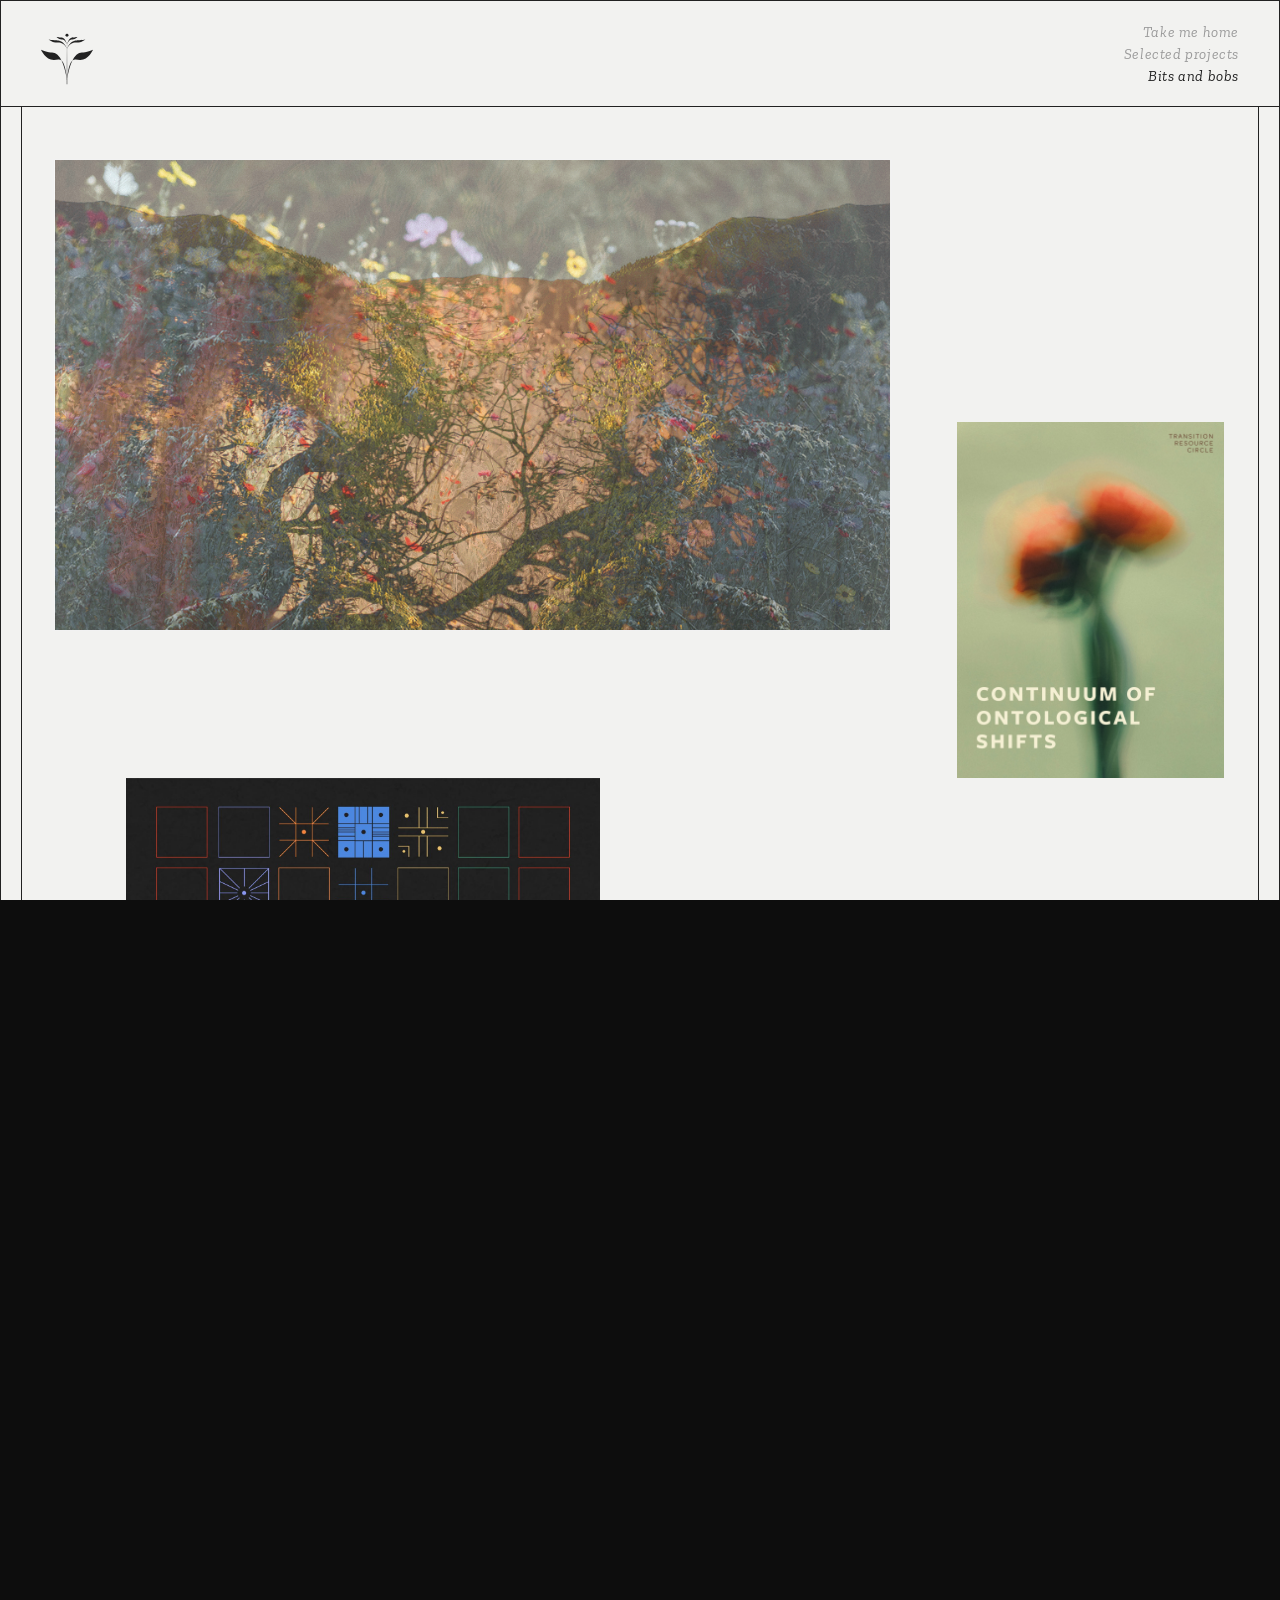
==== bits-and-bobs.html @ 8d345599 "Initial commit: Cara Eyre portfolio site Three-page site (Home, Selected Projects, Bits and Bobs) bu" ====
<!DOCTYPE html>
<html lang="en">
<head>
<meta charset="UTF-8">
<meta name="viewport" content="width=device-width, initial-scale=1.0">
<title>Bits and Bobs — Cara Eyre</title>
<meta name="description" content="Bits and bobs — a scrapbook of odds, ends and fragments by Cara Eyre.">
<link rel="stylesheet" href="css/base.css">
<link rel="stylesheet" href="css/bits.css">
</head>
<body>

<main class="bits-page">
  <div class="bits-frame">
  <div class="bits-page__header">
    <a href="index.html" class="bits-page__header-square" aria-label="Home"><svg viewBox="0 0 254.39 247.94" aria-hidden="true"><path d="M128.49,247.94h-2.58l1.02-194.61v-.26h.05c.14.56.22.87.22.87,0,0,.08-.31.22-.87h.04v.28l1.03,194.59Z"/><path d="M127.19,73.74s10.28-32.71,37.43-39.6c13.61-3.45,18.94.3,51.63-5.91,0,0-15.52,15.86-44.53,15.51-17.55-.21-30.57,5.62-44.53,30Z"/><path d="M127.19,73.74s-10.28-32.71-37.43-39.6c-13.61-3.45-18.94.3-51.63-5.91,0,0,15.52,15.86,44.53,15.51,17.55-.21,30.57,5.62,44.53,30Z"/><path d="M127.2,54.03c-.09-.23-.18-.45-.27-.68-8.02-20.35-15.55-25.24-25.66-25.06-16.89.3-25.93-13.31-25.93-13.31,19.03,5.33,22.14,2.1,30.07,5.07,14.04,5.25,20.45,28.16,21.67,33.15.14.62.12.83.12.83Z"/><path d="M127.2,54.03c.09-.23.18-.45.27-.68,8.02-20.35,15.55-25.24,25.66-25.06,16.89.3,25.93-13.31,25.93-13.31-19.03,5.33-22.14,2.1-30.07,5.07-14.04,5.25-20.45,28.16-21.67,33.15-.14.62-.12.83-.12.83Z"/><path d="M127.19,226.53s-14.69-106.16-53.46-128.5c-19.44-11.2-27.05.96-73.74-19.19,0,0,22.16,51.46,63.6,50.33,25.07-.68,51.51-24.36,63.6,97.36Z"/><path d="M127.19,226.53s14.69-106.16,53.46-128.5c19.44-11.2,27.05.96,73.74-19.19,0,0-22.16,51.46-63.6,50.33-25.07-.68-51.51-24.36-63.6,97.36Z"/><circle cx="127.19" cy="7.31" r="7.31"/></svg></a>
    <nav class="bits-page__header-nav" aria-label="Primary">
      <a href="index.html">Take me home</a>
      <a href="projects.html">Selected projects</a>
      <a href="bits-and-bobs.html" class="is-current">Bits and bobs</a>
    </nav>
  </div>

  <div class="bits-canvas">
    <div class="bits-canvas__light-box" aria-hidden="true"></div>
    <div class="bits-canvas__dark-rect" aria-hidden="true"></div>

  <div class="bits-item bits-item--bordered" style="--x:3.99%;--y:0.4124%;--w:65.76%;--h:3.7196%"><img src="assets/images/TRC_Overlays_1.png" alt="Transition Resource Circle overlay" loading="lazy"></div>

  <div class="bits-item" style="--x:9.792%;--y:5.2866%;--w:37.083%;--h:5.2794%"><img src="assets/images/SDI_6.jpg" alt="SDI" loading="lazy"></div>
  <div class="bits-item" style="--x:60.347%;--y:8.933%;--w:36.458%;--h:2.5938%"><img src="assets/images/SDI_5.jpg" alt="SDI" loading="lazy"></div>
  <div class="bits-item" style="--x:40.486%;--y:12.0897%;--w:25.903%;--h:3.2588%"><img src="assets/images/ER_Climate Philanthropy - 1.png" alt="ER Climate Philanthropy" loading="lazy"></div>
  <div class="bits-item" style="--x:74.792%;--y:2.4753%;--w:20.903%;--h:2.8113%"><img src="assets/images/COOS_1.jpg" alt="COOS" loading="lazy"></div>
  <div class="bits-item" style="--x:60.347%;--y:6.2443%;--w:17.153%;--h:2.1113%"><img src="assets/images/TRC_Overlays_2.png" alt="TRC Overlays" loading="lazy"></div>
  <div class="bits-item" style="--x:53.958%;--y:16.166%;--w:41.736%;--h:5.6082%"><img src="assets/images/Q_3 - 1.jpg" alt="Q project" loading="lazy"></div>
  <div class="bits-item" style="--x:8.903%;--y:11.9588%;--w:14%;--h:2.0309%"><img src="assets/images/CHL_CP_1.jpg" alt="Culture Hack Labs" loading="lazy"></div>
  <div class="bits-item" style="--x:4.375%;--y:15.6278%;--w:13.542%;--h:1.8175%"><img src="assets/images/P_1 - 1.jpg" alt="P project" loading="lazy"></div>
  <div class="bits-item" style="--x:26.806%;--y:18.0536%;--w:13.681%;--h:1.832%"><img src="assets/images/COOS_3.jpg" alt="COOS" loading="lazy"></div>
  <div class="bits-item bits-item--crop-tr" style="--x:4.375%;--y:40.8247%;--w:91.32%;--h:5.1649%"><img src="assets/images/TRC_Overlays_5.jpg" alt="Butterfly wings overlay" loading="lazy"></div>

  <div class="bits-item" style="--x:70.903%;--y:36.8546%;--w:23.333%;--h:3.1258%"><img src="assets/images/WATP_1.jpg" alt="WATP" loading="lazy"></div>
  <div class="bits-item" style="--x:16.111%;--y:35.8763%;--w:35.139%;--h:2.8113%"><img src="assets/images/CIVICUS_FPA_2.png" alt="CIVICUS" loading="lazy"></div>
  <div class="bits-item" style="--x:11.181%;--y:22.2979%;--w:25.069%;--h:3.566%"><img src="assets/images/Free Palestine.png" alt="Free Palestine" loading="lazy"></div>
  <div class="bits-item" style="--x:69.028%;--y:33.3175%;--w:25.208%;--h:1.7969%"><img src="assets/images/PCI_Infographic.jpg" alt="PCI infographic" loading="lazy"></div>
  <div class="bits-item" style="--x:54.861%;--y:24.1165%;--w:28.333%;--h:3.4887%"><img src="assets/images/dsArtboard 3 copy 2@2x.png" alt="Artboard design" loading="lazy"></div>
  <div class="bits-item" style="--x:8.947%;--y:29.1979%;--w:37.856%;--h:5.7155%"><img src="assets/images/Grassroots.jpg" alt="Grassroots Economics" loading="lazy"></div>
  <div class="bits-item bits-item--bordered bits-item--rotate" style="--x:12.639%;--y:72.2691%;--w:22.014%;--h:3.2515%">
    <div class="bits-item__inner" style="--iw:146.688%;--ih:68.172%;--rot:90deg"><img src="assets/images/OCTOPI_1.jpg" alt="OCTOPI" loading="lazy"></div>
  </div>
  <div class="bits-item bits-item--bordered" style="--x:59.028%;--y:68.4794%;--w:36.667%;--h:4.5103%"><img src="assets/images/B_1.jpg" alt="Post Capitalist Philanthropy" loading="lazy"></div>
  <div class="bits-item bits-item--bordered" style="--x:12.639%;--y:51.8732%;--w:42.431%;--h:2.3289%"><img src="assets/images/CHL_Infographics_2.jpg" alt="Culture Hack Labs infographic" loading="lazy"></div>
  <div class="bits-item bits-item--bordered" style="--x:65.069%;--y:50.867%;--w:31.111%;--h:2.2144%"><img src="assets/images/SDI_3.jpg" alt="SDI" loading="lazy"></div>
  <div class="bits-item bits-item--bordered" style="--x:10.556%;--y:60.6763%;--w:32.639%;--h:2.6082%"><img src="assets/images/CIVICUS_1.jpg" alt="CIVICUS" loading="lazy"></div>
  <div class="bits-item bits-item--bordered" style="--x:59.028%;--y:61.6691%;--w:20.069%;--h:2.8526%"><img src="assets/images/Makers Valley_2.png" alt="Circular Neighbourhoods" loading="lazy"></div>
  <div class="bits-item bits-item--bordered" style="--x:12.639%;--y:54.9351%;--w:42.361%;--h:2.3773%"><img src="assets/images/Arkology_1.jpg" alt="Arkology" loading="lazy"></div>
  <div class="bits-item bits-item--bordered" style="--x:4.375%;--y:79.2608%;--w:33.125%;--h:4.6845%"><img src="assets/images/TRC_Five-Elements-Mandala.jpg" alt="TRC" loading="lazy"></div>
  <div class="bits-item bits-item--bordered" style="--x:4.375%;--y:95.5464%;--w:62.292%;--h:3.832%"><img src="assets/images/TRC_Overlays_10.jpg" alt="TRC Overlays" loading="lazy"></div>
  <div class="bits-item bits-item--bordered" style="--x:68.889%;--y:95.5464%;--w:26.806%;--h:3.8526%"><img src="assets/images/TRC_Overlays_4.jpg" alt="TRC Overlays" loading="lazy"></div>
  <div class="bits-item bits-item--bordered" style="--x:79.514%;--y:58.0464%;--w:16.25%;--h:2%"><img src="assets/images/LWIPT_1.jpg" alt="LWIPT" loading="lazy"></div>
  <div class="bits-item bits-item--bordered" style="--x:62.917%;--y:58.0464%;--w:16.181%;--h:2%"><img src="assets/images/LWIPT_2.jpg" alt="LWIPT" loading="lazy"></div>
  <div class="bits-item bits-item--bordered" style="--x:46.25%;--y:58.0464%;--w:16.25%;--h:2%"><img src="assets/images/LWIPT_3.jpg" alt="LWIPT" loading="lazy"></div>
  <div class="bits-item bits-item--bordered" style="--x:4.375%;--y:65.4309%;--w:38.816%;--h:4.6144%"><img src="assets/images/TRC_Onto-shift.jpg" alt="TRC Onto-shift" loading="lazy"></div>
  <div class="bits-item bits-item--bordered" style="--x:67.708%;--y:77.2402%;--w:27.986%;--h:3.7546%"><img src="assets/images/Q_2 - 1.jpg" alt="Q project" loading="lazy"></div>
  <div class="bits-item bits-item--bordered" style="--x:4.375%;--y:76.2897%;--w:15.903%;--h:2.0072%"><img src="assets/images/ER_Climate Philanthropy - 2.png" alt="ER Climate Philanthropy" loading="lazy"></div>
  <div class="bits-item bits-item--bordered" style="--x:28.958%;--y:84.7433%;--w:39.444%;--h:5.6144%"><img src="assets/images/Makers Valley_1.png" alt="Circular Neighbourhoods" loading="lazy"></div>
  <div class="bits-item bits-item--bordered" style="--x:40.069%;--y:70.9825%;--w:14.931%;--h:2.0072%"><img src="assets/images/S_1 - 1.jpg" alt="S project" loading="lazy"></div>
  <div class="bits-item bits-item--bordered" style="--x:6.069%;--y:91.2804%;--w:22.792%;--h:1.6155%"><img src="assets/images/CHL_S_2.jpg" alt="Culture Hack Labs" loading="lazy"></div>
  <div class="bits-item bits-item--bordered" style="--x:58.523%;--y:91.8052%;--w:19.69%;--h:2.8041%"><img src="assets/images/SDI_2.png" alt="SDI" loading="lazy"></div>
  <div class="bits-item bits-item--bordered" style="--x:55.0%;--y:81.9216%;--w:26.875%;--h:1.9155%"><img src="assets/images/SDI_1.jpg" alt="SDI" loading="lazy"></div>
  <div class="bits-item bits-item--bordered" style="--x:68.542%;--y:65.4309%;--w:17.569%;--h:2.3629%"><img src="assets/images/COOS_7.jpg" alt="COOS" loading="lazy"></div>
  <div class="bits-item bits-item--bordered" style="--x:78.264%;--y:86.3021%;--w:17.361%;--h:2.4959%"><img src="assets/images/TRC_Overlays_3.jpg" alt="TRC Overlays" loading="lazy"></div>
  <div class="bits-item bits-item--bordered" style="--x:53%;--y:30.5%;--w:18%;--h:2.4165%"><video src="assets/video/Abundance.mov" autoplay muted loop playsinline></video></div>
  <div class="bits-item bits-item--bordered" style="--x:67.361%;--y:74.2825%;--w:28.333%;--h:2.0072%"><img src="assets/images/CHL_S_1.jpg" alt="Culture Hack Labs" loading="lazy"></div>
  <div class="bits-item bits-item--bordered" style="--x:4.375%;--y:48.034%;--w:21.6%;--h:2.9%"><video src="assets/video/Spiral logic.mov" autoplay muted loop playsinline></video></div>
  <div class="bits-item bits-item--bordered" style="--x:36%;--y:47.5237%;--w:24%;--h:2.4165%"><img src="assets/images/Ghetto Logo & Items-28.png" alt="Ghetto Logo & Items" loading="lazy"></div>
  <div class="bits-item bits-item--bordered" style="--x:4.375%;--y:85.1%;--w:16.528%;--h:1.6639%"><img src="assets/images/OCTOPI_profile.png" alt="OCTOPI profile" loading="lazy"></div>
  <div class="bits-item bits-item--bordered bits-item--rotate" style="--x:30.833%;--y:76.2897%;--w:28.472%;--h:2.0072%">
    <div class="bits-item__inner" style="--iw:70.0%;--ih:142.857%;--rot:-90deg"><img src="assets/images/TRC_Overlays_6.jpg" alt="TRC Overlays" loading="lazy"></div>
  </div>
  </div>
  <div class="bits-page__footer">
    <button class="bits-page__top-btn" type="button" aria-label="Back to top" data-scroll-top>
      <svg viewBox="0 0 14 8" fill="none"><path d="M1 7L7 1L13 7" stroke="currentColor"/></svg>
    </button>
  </div>
  </div>
</main>

<script src="js/bits.js"></script>
</body>
</html>
---- css/base.css ----
@import url('https://fonts.googleapis.com/css2?family=Taviraj:ital,wght@0,300;0,400;0,500;1,300;1,400&family=Zilla+Slab:ital,wght@0,300;0,400;0,500;1,300;1,400;1,500&display=swap');

:root {
  --color-bg: #0D0D0D;
  --color-orange: #FF9F5E;
  --color-outline-black: #222222;
  --color-outline-white: #F2F2F2;
  --color-grey: #9B9B9B;
  --color-text-dim: #DBDBDB;
  --font-display: 'Taviraj', serif;
  --font-body: 'Zilla Slab', serif;
}

* {
  box-sizing: border-box;
  -webkit-tap-highlight-color: transparent;
}

html, body {
  margin: 0;
  padding: 0;
  height: 100%;
  background: var(--color-bg);
  color: var(--color-outline-white);
  font-family: var(--font-body);
  -webkit-font-smoothing: antialiased;
  overflow-x: hidden;
}

a,
button,
[role="button"],
.clickable {
  color: inherit;
  text-decoration: none;
  border-bottom: 0.5px solid var(--color-orange);
  transition: color 0.2s ease;
  outline: none;
  -webkit-tap-highlight-color: transparent;
}

a:focus,
button:focus,
[role="button"]:focus,
.clickable:focus {
  outline: none;
}

a:hover,
a:focus-visible,
button:hover,
button:focus-visible,
[role="button"]:hover,
[role="button"]:focus-visible,
.clickable:hover,
.clickable:focus-visible {
  color: var(--color-orange);
}

img, video {
  max-width: 100%;
  display: block;
}

::selection {
  background: var(--color-orange);
  color: var(--color-bg);
}
---- css/bits.css ----
.bits-page {
  padding: 0;
  background: #f2f2f0;
  color: #222;
}

.bits-frame {
  width: 100%;
  border: 0.5px solid #222;
}

/* header: square + nav live inside the frame, flush to its edges — same treatment as
   the Home and Selected projects headers, just in the light colourway this page uses */
.bits-page__header {
  position: relative;
  min-height: 84px;
  border-bottom: 0.5px solid #222;
  padding: 0 20px;
}

@media (min-width: 700px) {
  .bits-page__header {
    min-height: 106px;
    padding: 0 40px;
  }
}

.bits-page__header-square {
  position: absolute;
  left: 20px;
  top: 21px;
  width: 52px;
  height: 52px;
  color: #222;
  display: block;
  border-bottom: 0;
}

.bits-page__header-square svg {
  width: 100%;
  height: 100%;
  fill: currentColor;
  display: block;
}

.bits-page__header-square:hover,
.bits-page__header-square:focus-visible {
  border-bottom: 0;
}

@media (min-width: 700px) {
  .bits-page__header-square {
    left: 40px;
    top: 32px;
  }
}

.bits-page__header-nav {
  position: absolute;
  right: 20px;
  top: 50%;
  transform: translateY(-50%);
  display: flex;
  flex-direction: column;
  align-items: flex-end;
  gap: 3px;
}

@media (min-width: 700px) {
  .bits-page__header-nav {
    right: 40px;
  }
}

.bits-page__header-nav a {
  font-family: var(--font-body);
  font-style: italic;
  font-size: 15px;
  letter-spacing: 0.04em;
  color: #9b9b9b;
  border-bottom-color: transparent;
}

.bits-page__header-nav a.is-current { color: #222; }

.bits-page__header-nav a:hover,
.bits-page__header-nav a:focus-visible { color: #9b9b9b; border-bottom-color: var(--color-orange); }

.bits-page__header-nav a.is-current:hover,
.bits-page__header-nav a.is-current:focus-visible { color: #222; }

/* collage canvas: fixed aspect ratio (1440 x 14744), scales fluidly with viewport width */

.bits-canvas {
  position: relative;
  width: 100%;
  aspect-ratio: 1440 / 14301.68;
  background: #f2f2f0;
  overflow: hidden;
}

/* top border is dropped — the header's own border-bottom already draws that line, so an
   equal border-top here would double it up right underneath */
.bits-canvas__light-box {
  position: absolute;
  left: 1.528%;
  top: 0;
  width: 96.944%;
  height: 40.309%;
  border: 0.5px solid #222;
  border-top: none;
}

.bits-canvas__dark-rect {
  position: absolute;
  left: 0;
  top: 40.309%;
  width: 100%;
  height: 59.691%;
  background: #0d0d0d;
}

/* inset white border, drawn separately from the full-bleed black fill above so it
   mirrors the light-box's inset dark border at the same 1.528%/96.944% offsets */
.bits-canvas__dark-rect::after {
  content: '';
  position: absolute;
  left: 1.528%;
  top: 0;
  width: 96.944%;
  height: 100%;
  border: 0.5px solid #f2f2f2;
  pointer-events: none;
}

.bits-item {
  position: absolute;
  left: var(--x);
  top: var(--y);
  width: var(--w);
  height: var(--h);
  opacity: 0;
  transform: scale(0.97);
  transition: opacity 0.6s ease, transform 0.6s ease;
}

.bits-item.is-visible {
  opacity: 1;
  transform: scale(1);
}

.bits-item img,
.bits-item video {
  width: 100%;
  height: 100%;
  object-fit: contain;
  display: block;
}

.bits-item--bordered img,
.bits-item--bordered video { border: 1px solid #f2f2f2; }

/* crops out a defect baked into the source image (a compositing seam) by zooming the
   photo in slightly and clipping the overflow; border stays on the outer box so it
   doesn't get scaled or clipped along with the image */
.bits-item--crop-tr {
  overflow: hidden;
  border: 1px solid #f2f2f2;
}

.bits-item--crop-tr img {
  border: none;
  transform: scale(1.06) translateY(2%);
}

.bits-item--rotate {
  display: flex;
  align-items: center;
  justify-content: center;
}

.bits-item__inner {
  position: relative;
  flex: none;
  width: var(--iw);
  height: var(--ih);
  transform: rotate(var(--rot));
}

.bits-item__inner img {
  width: 100%;
  height: 100%;
  object-fit: cover;
  display: block;
  border: 1px solid #f2f2f2;
}

/* back-to-top: sits in normal flow at the bottom of the frame, not fixed over the
   collage — so it only appears once the visitor actually reaches the end */
.bits-page__footer {
  display: flex;
  justify-content: flex-end;
  padding: 20px;
  background: #0d0d0d;
  border-top: 0.5px solid #f2f2f2;
}

.bits-page__top-btn {
  position: relative;
  width: 40px;
  height: 40px;
  display: flex;
  align-items: center;
  justify-content: center;
  background: none;
  border: none;
  border-bottom: 0;
  padding: 0;
  margin: 0;
  cursor: pointer;
  color: #f2f2f2;
  opacity: 0.75;
  transition: opacity 0.2s ease, color 0.2s ease;
}

.bits-page__top-btn:hover,
.bits-page__top-btn:focus-visible {
  opacity: 1;
  color: var(--color-orange);
}

.bits-page__top-btn svg {
  display: block;
  width: 14px;
  height: 8px;
}
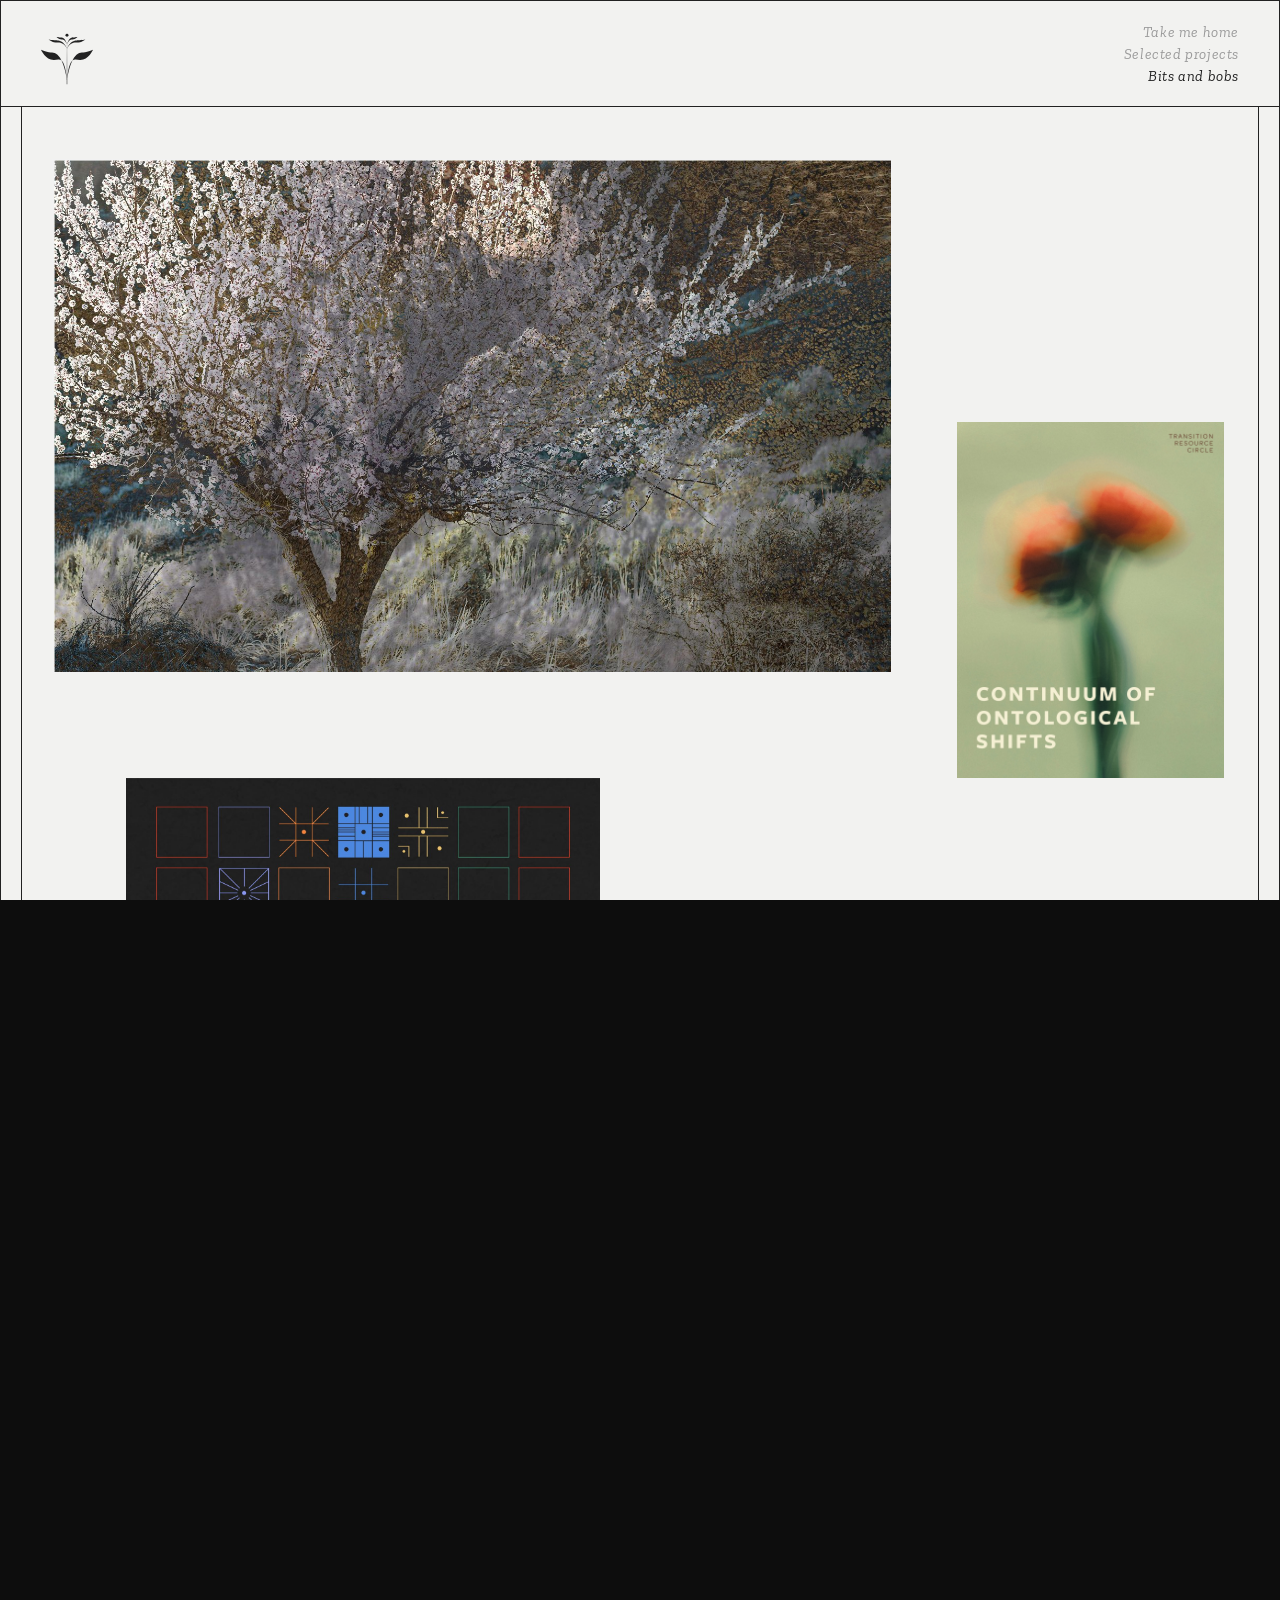
==== commit 9632f0b8: "Add TRC webinar/PCP/Arkology video slides, client links, lightbox, and mobile fixes Restores content" ====
--- a/bits-and-bobs.html
+++ b/bits-and-bobs.html
@@ -5,8 +5,10 @@
 <meta name="viewport" content="width=device-width, initial-scale=1.0">
 <title>Bits and Bobs — Cara Eyre</title>
 <meta name="description" content="Bits and bobs — a scrapbook of odds, ends and fragments by Cara Eyre.">
+<link rel="icon" type="image/svg+xml" href="assets/icons/favicon.svg">
 <link rel="stylesheet" href="css/base.css">
 <link rel="stylesheet" href="css/bits.css">
+<link rel="stylesheet" href="css/lightbox.css">
 </head>
 <body>
 
@@ -21,60 +23,65 @@
     </nav>
   </div>
 
-  <div class="bits-canvas">
+  <div class="bits-canvas" data-lightbox>
     <div class="bits-canvas__light-box" aria-hidden="true"></div>
     <div class="bits-canvas__dark-rect" aria-hidden="true"></div>
 
-  <div class="bits-item bits-item--bordered" style="--x:3.99%;--y:0.4124%;--w:65.76%;--h:3.7196%"><img src="assets/images/TRC_Overlays_1.png" alt="Transition Resource Circle overlay" loading="lazy"></div>
+  <div class="bits-item bits-item--bordered" style="--x:3.99%;--y:0.3842%;--w:65.76%;--h:3.7704%"><img src="assets/images/TRC_Overlays_10.jpg" alt="Transition Resource Circle overlay" loading="lazy"></div>
 
-  <div class="bits-item" style="--x:9.792%;--y:5.2866%;--w:37.083%;--h:5.2794%"><img src="assets/images/SDI_6.jpg" alt="SDI" loading="lazy"></div>
-  <div class="bits-item" style="--x:60.347%;--y:8.933%;--w:36.458%;--h:2.5938%"><img src="assets/images/SDI_5.jpg" alt="SDI" loading="lazy"></div>
-  <div class="bits-item" style="--x:40.486%;--y:12.0897%;--w:25.903%;--h:3.2588%"><img src="assets/images/ER_Climate Philanthropy - 1.png" alt="ER Climate Philanthropy" loading="lazy"></div>
-  <div class="bits-item" style="--x:74.792%;--y:2.4753%;--w:20.903%;--h:2.8113%"><img src="assets/images/COOS_1.jpg" alt="COOS" loading="lazy"></div>
-  <div class="bits-item" style="--x:60.347%;--y:6.2443%;--w:17.153%;--h:2.1113%"><img src="assets/images/TRC_Overlays_2.png" alt="TRC Overlays" loading="lazy"></div>
-  <div class="bits-item" style="--x:53.958%;--y:16.166%;--w:41.736%;--h:5.6082%"><img src="assets/images/Q_3 - 1.jpg" alt="Q project" loading="lazy"></div>
-  <div class="bits-item" style="--x:8.903%;--y:11.9588%;--w:14%;--h:2.0309%"><img src="assets/images/CHL_CP_1.jpg" alt="Culture Hack Labs" loading="lazy"></div>
-  <div class="bits-item" style="--x:4.375%;--y:15.6278%;--w:13.542%;--h:1.8175%"><img src="assets/images/P_1 - 1.jpg" alt="P project" loading="lazy"></div>
-  <div class="bits-item" style="--x:26.806%;--y:18.0536%;--w:13.681%;--h:1.832%"><img src="assets/images/COOS_3.jpg" alt="COOS" loading="lazy"></div>
-  <div class="bits-item bits-item--crop-tr" style="--x:4.375%;--y:40.8247%;--w:91.32%;--h:5.1649%"><img src="assets/images/TRC_Overlays_5.jpg" alt="Butterfly wings overlay" loading="lazy"></div>
+  <div class="bits-item" style="--x:9.792%;--y:4.9250%;--w:37.083%;--h:4.9183%"><img src="assets/images/SDI_6.jpg" alt="SDI" loading="lazy"></div>
+  <div class="bits-item" style="--x:60.347%;--y:8.3220%;--w:36.458%;--h:2.4164%"><img src="assets/images/SDI_5.jpg" alt="SDI" loading="lazy"></div>
+  <div class="bits-item" style="--x:40.486%;--y:11.2628%;--w:25.903%;--h:3.0359%"><img src="assets/images/ER_Climate Philanthropy - 1.png" alt="ER Climate Philanthropy" loading="lazy"></div>
+  <div class="bits-item" style="--x:74.792%;--y:2.3060%;--w:20.903%;--h:2.6190%"><img src="assets/images/COOS_1.jpg" alt="COOS" loading="lazy"></div>
+  <div class="bits-item" style="--x:60.347%;--y:5.8172%;--w:17.153%;--h:1.9669%"><img src="assets/images/TRC_Overlays_2.png" alt="TRC Overlays" loading="lazy"></div>
+  <div class="bits-item" style="--x:53.958%;--y:15.0603%;--w:41.736%;--h:5.2246%"><img src="assets/images/Q_3 - 1.jpg" alt="Q project" loading="lazy"></div>
+  <div class="bits-item" style="--x:8.903%;--y:11.1409%;--w:21%;--h:2.838%"><img src="assets/images/CHL_CP_1.jpg" alt="Culture Hack Labs" loading="lazy"></div>
+  <div class="bits-item" style="--x:4.375%;--y:14.5589%;--w:13.542%;--h:1.6932%"><img src="assets/images/P_1 - 1.jpg" alt="P project" loading="lazy"></div>
+  <div class="bits-item" style="--x:26.806%;--y:16.8188%;--w:13.681%;--h:1.7067%"><img src="assets/images/COOS_3.jpg" alt="COOS" loading="lazy"></div>
 
-  <div class="bits-item" style="--x:70.903%;--y:36.8546%;--w:23.333%;--h:3.1258%"><img src="assets/images/WATP_1.jpg" alt="WATP" loading="lazy"></div>
-  <div class="bits-item" style="--x:16.111%;--y:35.8763%;--w:35.139%;--h:2.8113%"><img src="assets/images/CIVICUS_FPA_2.png" alt="CIVICUS" loading="lazy"></div>
-  <div class="bits-item" style="--x:11.181%;--y:22.2979%;--w:25.069%;--h:3.566%"><img src="assets/images/Free Palestine.png" alt="Free Palestine" loading="lazy"></div>
-  <div class="bits-item" style="--x:69.028%;--y:33.3175%;--w:25.208%;--h:1.7969%"><img src="assets/images/PCI_Infographic.jpg" alt="PCI infographic" loading="lazy"></div>
-  <div class="bits-item" style="--x:54.861%;--y:24.1165%;--w:28.333%;--h:3.4887%"><img src="assets/images/dsArtboard 3 copy 2@2x.png" alt="Artboard design" loading="lazy"></div>
-  <div class="bits-item" style="--x:8.947%;--y:29.1979%;--w:37.856%;--h:5.7155%"><img src="assets/images/Grassroots.jpg" alt="Grassroots Economics" loading="lazy"></div>
-  <div class="bits-item bits-item--bordered bits-item--rotate" style="--x:12.639%;--y:72.2691%;--w:22.014%;--h:3.2515%">
+  <div class="bits-item bits-item--bordered" style="--x:4.375%;--y:37.9428%;--w:40%;--h:2.0896%"><img src="assets/images/OCTOPI_2.jpg" alt="OCTOPI" loading="lazy"></div>
+  <div class="bits-item bits-item--bordered" style="--x:25.7639%;--y:41.1412%;--w:23.8889%;--h:2.7359%"><img src="assets/images/TRC_Overlays_7.jpg" alt="Transition Resource Circle overlay" loading="lazy"></div>
+  <div class="bits-item bits-item--bordered" style="--x:70%;--y:39.5%;--w:21.875%;--h:2.7359%"><video src="assets/video/Mandala.mp4" autoplay muted loop playsinline preload="auto" webkit-playsinline="true"></video></div>
+
+  <div class="bits-item bits-item--crop-tr" style="--x:4.375%;--y:44.8721%;--w:91.32%;--h:4.8116%"><img src="assets/images/TRC_Overlays_5.jpg" alt="Butterfly wings overlay" loading="lazy"></div>
+
+  <div class="bits-item" style="--x:70.903%;--y:34.3339%;--w:23.333%;--h:2.9120%"><img src="assets/images/WATP_1.jpg" alt="WATP" loading="lazy"></div>
+  <div class="bits-item" style="--x:16.111%;--y:33.4225%;--w:35.139%;--h:2.6190%"><img src="assets/images/CIVICUS_FPA_2.png" alt="CIVICUS" loading="lazy"></div>
+  <div class="bits-item" style="--x:11.181%;--y:20.7728%;--w:25.069%;--h:3.3221%"><img src="assets/images/Free Palestine.png" alt="Free Palestine" loading="lazy"></div>
+  <div class="bits-item" style="--x:69.028%;--y:31.0387%;--w:25.208%;--h:1.6740%"><img src="assets/images/PCI_Infographic.jpg" alt="PCI infographic" loading="lazy"></div>
+  <div class="bits-item" style="--x:54.861%;--y:22.4670%;--w:28.333%;--h:3.2501%"><img src="assets/images/dsArtboard 3 copy 2@2x.png" alt="Artboard design" loading="lazy"></div>
+  <div class="bits-item" style="--x:8.947%;--y:27.2009%;--w:37.856%;--h:5.3246%"><img src="assets/images/Grassroots.jpg" alt="Grassroots Economics" loading="lazy"></div>
+  <div class="bits-item bits-item--bordered bits-item--rotate" style="--x:12.639%;--y:74.1658%;--w:22.014%;--h:3.0291%">
     <div class="bits-item__inner" style="--iw:146.688%;--ih:68.172%;--rot:90deg"><img src="assets/images/OCTOPI_1.jpg" alt="OCTOPI" loading="lazy"></div>
   </div>
-  <div class="bits-item bits-item--bordered" style="--x:59.028%;--y:68.4794%;--w:36.667%;--h:4.5103%"><img src="assets/images/B_1.jpg" alt="Post Capitalist Philanthropy" loading="lazy"></div>
-  <div class="bits-item bits-item--bordered" style="--x:12.639%;--y:51.8732%;--w:42.431%;--h:2.3289%"><img src="assets/images/CHL_Infographics_2.jpg" alt="Culture Hack Labs infographic" loading="lazy"></div>
-  <div class="bits-item bits-item--bordered" style="--x:65.069%;--y:50.867%;--w:31.111%;--h:2.2144%"><img src="assets/images/SDI_3.jpg" alt="SDI" loading="lazy"></div>
-  <div class="bits-item bits-item--bordered" style="--x:10.556%;--y:60.6763%;--w:32.639%;--h:2.6082%"><img src="assets/images/CIVICUS_1.jpg" alt="CIVICUS" loading="lazy"></div>
-  <div class="bits-item bits-item--bordered" style="--x:59.028%;--y:61.6691%;--w:20.069%;--h:2.8526%"><img src="assets/images/Makers Valley_2.png" alt="Circular Neighbourhoods" loading="lazy"></div>
-  <div class="bits-item bits-item--bordered" style="--x:12.639%;--y:54.9351%;--w:42.361%;--h:2.3773%"><img src="assets/images/Arkology_1.jpg" alt="Arkology" loading="lazy"></div>
-  <div class="bits-item bits-item--bordered" style="--x:4.375%;--y:79.2608%;--w:33.125%;--h:4.6845%"><img src="assets/images/TRC_Five-Elements-Mandala.jpg" alt="TRC" loading="lazy"></div>
-  <div class="bits-item bits-item--bordered" style="--x:4.375%;--y:95.5464%;--w:62.292%;--h:3.832%"><img src="assets/images/TRC_Overlays_10.jpg" alt="TRC Overlays" loading="lazy"></div>
-  <div class="bits-item bits-item--bordered" style="--x:68.889%;--y:95.5464%;--w:26.806%;--h:3.8526%"><img src="assets/images/TRC_Overlays_4.jpg" alt="TRC Overlays" loading="lazy"></div>
-  <div class="bits-item bits-item--bordered" style="--x:79.514%;--y:58.0464%;--w:16.25%;--h:2%"><img src="assets/images/LWIPT_1.jpg" alt="LWIPT" loading="lazy"></div>
-  <div class="bits-item bits-item--bordered" style="--x:62.917%;--y:58.0464%;--w:16.181%;--h:2%"><img src="assets/images/LWIPT_2.jpg" alt="LWIPT" loading="lazy"></div>
-  <div class="bits-item bits-item--bordered" style="--x:46.25%;--y:58.0464%;--w:16.25%;--h:2%"><img src="assets/images/LWIPT_3.jpg" alt="LWIPT" loading="lazy"></div>
-  <div class="bits-item bits-item--bordered" style="--x:4.375%;--y:65.4309%;--w:38.816%;--h:4.6144%"><img src="assets/images/TRC_Onto-shift.jpg" alt="TRC Onto-shift" loading="lazy"></div>
-  <div class="bits-item bits-item--bordered" style="--x:67.708%;--y:77.2402%;--w:27.986%;--h:3.7546%"><img src="assets/images/Q_2 - 1.jpg" alt="Q project" loading="lazy"></div>
-  <div class="bits-item bits-item--bordered" style="--x:4.375%;--y:76.2897%;--w:15.903%;--h:2.0072%"><img src="assets/images/ER_Climate Philanthropy - 2.png" alt="ER Climate Philanthropy" loading="lazy"></div>
-  <div class="bits-item bits-item--bordered" style="--x:28.958%;--y:84.7433%;--w:39.444%;--h:5.6144%"><img src="assets/images/Makers Valley_1.png" alt="Circular Neighbourhoods" loading="lazy"></div>
-  <div class="bits-item bits-item--bordered" style="--x:40.069%;--y:70.9825%;--w:14.931%;--h:2.0072%"><img src="assets/images/S_1 - 1.jpg" alt="S project" loading="lazy"></div>
-  <div class="bits-item bits-item--bordered" style="--x:6.069%;--y:91.2804%;--w:22.792%;--h:1.6155%"><img src="assets/images/CHL_S_2.jpg" alt="Culture Hack Labs" loading="lazy"></div>
-  <div class="bits-item bits-item--bordered" style="--x:58.523%;--y:91.8052%;--w:19.69%;--h:2.8041%"><img src="assets/images/SDI_2.png" alt="SDI" loading="lazy"></div>
-  <div class="bits-item bits-item--bordered" style="--x:55.0%;--y:81.9216%;--w:26.875%;--h:1.9155%"><img src="assets/images/SDI_1.jpg" alt="SDI" loading="lazy"></div>
-  <div class="bits-item bits-item--bordered" style="--x:68.542%;--y:65.4309%;--w:17.569%;--h:2.3629%"><img src="assets/images/COOS_7.jpg" alt="COOS" loading="lazy"></div>
-  <div class="bits-item bits-item--bordered" style="--x:78.264%;--y:86.3021%;--w:17.361%;--h:2.4959%"><img src="assets/images/TRC_Overlays_3.jpg" alt="TRC Overlays" loading="lazy"></div>
-  <div class="bits-item bits-item--bordered" style="--x:53%;--y:30.5%;--w:18%;--h:2.4165%"><video src="assets/video/Abundance.mov" autoplay muted loop playsinline></video></div>
-  <div class="bits-item bits-item--bordered" style="--x:67.361%;--y:74.2825%;--w:28.333%;--h:2.0072%"><img src="assets/images/CHL_S_1.jpg" alt="Culture Hack Labs" loading="lazy"></div>
-  <div class="bits-item bits-item--bordered" style="--x:4.375%;--y:48.034%;--w:21.6%;--h:2.9%"><video src="assets/video/Spiral logic.mov" autoplay muted loop playsinline></video></div>
-  <div class="bits-item bits-item--bordered" style="--x:36%;--y:47.5237%;--w:24%;--h:2.4165%"><img src="assets/images/Ghetto Logo & Items-28.png" alt="Ghetto Logo & Items" loading="lazy"></div>
-  <div class="bits-item bits-item--bordered" style="--x:4.375%;--y:85.1%;--w:16.528%;--h:1.6639%"><img src="assets/images/OCTOPI_profile.png" alt="OCTOPI profile" loading="lazy"></div>
-  <div class="bits-item bits-item--bordered bits-item--rotate" style="--x:30.833%;--y:76.2897%;--w:28.472%;--h:2.0072%">
+  <div class="bits-item bits-item--bordered" style="--x:59.028%;--y:70.6353%;--w:36.667%;--h:4.2018%"><img src="assets/images/B_1.jpg" alt="Post Capitalist Philanthropy" loading="lazy"></div>
+  <div class="bits-item bits-item--bordered" style="--x:12.639%;--y:55.1649%;--w:42.431%;--h:2.1696%"><img src="assets/images/CHL_Infographics_2.jpg" alt="Culture Hack Labs infographic" loading="lazy"></div>
+  <div class="bits-item bits-item--bordered" style="--x:65.069%;--y:54.2275%;--w:31.111%;--h:2.0629%"><img src="assets/images/SDI_3.jpg" alt="SDI" loading="lazy"></div>
+  <div class="bits-item bits-item--bordered" style="--x:10.556%;--y:63.3659%;--w:32.639%;--h:2.4298%"><img src="assets/images/CIVICUS_1.jpg" alt="CIVICUS" loading="lazy"></div>
+  <div class="bits-item bits-item--bordered" style="--x:59.028%;--y:64.2908%;--w:20.069%;--h:2.6575%"><img src="assets/images/Makers Valley_2.png" alt="Circular Neighbourhoods" loading="lazy"></div>
+  <div class="bits-item bits-item--bordered" style="--x:12.639%;--y:58.0174%;--w:42.361%;--h:2.2147%"><img src="assets/images/Arkology_1.jpg" alt="Arkology" loading="lazy"></div>
+  <div class="bits-item bits-item--bordered" style="--x:4.375%;--y:80.6793%;--w:33.125%;--h:4.3641%"><img src="assets/images/TRC_Five-Elements-Mandala.jpg" alt="TRC" loading="lazy"></div>
+  <div class="bits-item bits-item--bordered" style="--x:4.375%;--y:96.1563%;--w:62.292%;--h:3.2838%"><img src="assets/images/TRC_Overlays_1.png" alt="TRC Overlays" loading="lazy"></div>
+  <div class="bits-item bits-item--bordered" style="--x:68.889%;--y:95.8510%;--w:26.806%;--h:3.5891%"><img src="assets/images/TRC_Overlays_4.jpg" alt="TRC Overlays" loading="lazy"></div>
+  <div class="bits-item bits-item--bordered" style="--x:79.514%;--y:60.9159%;--w:16.25%;--h:1.8632%"><img src="assets/images/LWIPT_1.jpg" alt="LWIPT" loading="lazy"></div>
+  <div class="bits-item bits-item--bordered" style="--x:62.917%;--y:60.9159%;--w:16.181%;--h:1.8632%"><img src="assets/images/LWIPT_2.jpg" alt="LWIPT" loading="lazy"></div>
+  <div class="bits-item bits-item--bordered" style="--x:46.25%;--y:60.9159%;--w:16.25%;--h:1.8632%"><img src="assets/images/LWIPT_3.jpg" alt="LWIPT" loading="lazy"></div>
+  <div class="bits-item bits-item--bordered" style="--x:4.375%;--y:67.7953%;--w:38.816%;--h:4.2988%"><img src="assets/images/TRC_Onto-shift.jpg" alt="TRC Onto-shift" loading="lazy"></div>
+  <div class="bits-item bits-item--bordered" style="--x:67.708%;--y:78.7969%;--w:27.986%;--h:3.4978%"><img src="assets/images/Q_2 - 1.jpg" alt="Q project" loading="lazy"></div>
+  <div class="bits-item bits-item--bordered" style="--x:4.375%;--y:77.9114%;--w:15.903%;--h:1.8699%"><img src="assets/images/ER_Climate Philanthropy - 2.png" alt="ER Climate Philanthropy" loading="lazy"></div>
+  <div class="bits-item bits-item--bordered" style="--x:28.958%;--y:85.7868%;--w:39.444%;--h:5.2304%"><img src="assets/images/Makers Valley_1.png" alt="Circular Neighbourhoods" loading="lazy"></div>
+  <div class="bits-item bits-item--bordered" style="--x:40.069%;--y:72.9672%;--w:14.931%;--h:1.8699%"><img src="assets/images/S_1 - 1.jpg" alt="S project" loading="lazy"></div>
+  <div class="bits-item bits-item--bordered" style="--x:6.069%;--y:91.8768%;--w:22.792%;--h:1.5050%"><img src="assets/images/CHL_S_2.jpg" alt="Culture Hack Labs" loading="lazy"></div>
+  <div class="bits-item bits-item--bordered" style="--x:58.523%;--y:92.3657%;--w:19.69%;--h:2.6123%"><img src="assets/images/SDI_2.png" alt="SDI" loading="lazy"></div>
+  <div class="bits-item bits-item--bordered" style="--x:55%;--y:83.1581%;--w:26.875%;--h:1.7845%"><img src="assets/images/SDI_1.jpg" alt="SDI" loading="lazy"></div>
+  <div class="bits-item bits-item--bordered" style="--x:68.542%;--y:67.7953%;--w:17.569%;--h:2.2013%"><img src="assets/images/COOS_7.jpg" alt="COOS" loading="lazy"></div>
+  <div class="bits-item bits-item--bordered" style="--x:78.264%;--y:87.2390%;--w:17.361%;--h:2.3252%"><img src="assets/images/TRC_Overlays_3.jpg" alt="TRC Overlays" loading="lazy"></div>
+  <div class="bits-item bits-item--bordered" style="--x:53%;--y:28.4139%;--w:18%;--h:2.2512%"><img src="assets/images/Abundance.gif" alt="Abundance — looping video art" loading="lazy"></div>
+  <div class="bits-item bits-item--bordered" style="--x:67.361%;--y:76.0415%;--w:28.333%;--h:1.8699%"><img src="assets/images/CHL_S_1.jpg" alt="Culture Hack Labs" loading="lazy"></div>
+  <div class="bits-item bits-item--bordered" style="--x:4.375%;--y:51.5883%;--w:21.6%;--h:2.7017%"><img src="assets/images/Spiral logic.gif" alt="Spiral Logic — looping video art" loading="lazy"></div>
+  <div class="bits-item bits-item--bordered" style="--x:36%;--y:51.1129%;--w:24%;--h:2.2512%"><img src="assets/images/Ghetto Logo & Items-28.png" alt="Ghetto Logo & Items" loading="lazy"></div>
+  <div class="bits-item bits-item--bordered" style="--x:4.375%;--y:86.1191%;--w:16.528%;--h:1.5501%"><img src="assets/images/OCTOPI_profile.png" alt="OCTOPI profile" loading="lazy"></div>
+  <div class="bits-item bits-item--bordered bits-item--rotate" style="--x:30.833%;--y:77.9114%;--w:28.472%;--h:1.8699%">
     <div class="bits-item__inner" style="--iw:70.0%;--ih:142.857%;--rot:-90deg"><img src="assets/images/TRC_Overlays_6.jpg" alt="TRC Overlays" loading="lazy"></div>
   </div>
   </div>
@@ -87,5 +94,6 @@
 </main>
 
 <script src="js/bits.js"></script>
+<script src="js/lightbox.js"></script>
 </body>
 </html>
--- a/css/base.css
+++ b/css/base.css
@@ -9,6 +9,16 @@
   --color-text-dim: #DBDBDB;
   --font-display: 'Taviraj', serif;
   --font-body: 'Zilla Slab', serif;
+}
+
+/* the orange reads too bright/pastel against light backgrounds — a bit darker there for
+   better contrast, while staying the original brighter shade against dark ones. Covers the
+   Home page and Bits and bobs (always light) plus Selected projects while a light-themed
+   project is active (.theme-light, toggled in js/projects.js). */
+.home,
+.bits-page,
+.theme-light {
+  --color-orange: #D1824D;
 }
 
 * {
--- a/css/bits.css
+++ b/css/bits.css
@@ -94,7 +94,7 @@
 .bits-canvas {
   position: relative;
   width: 100%;
-  aspect-ratio: 1440 / 14301.68;
+  aspect-ratio: 1440 / 15351.68;
   background: #f2f2f0;
   overflow: hidden;
 }
@@ -106,7 +106,7 @@
   left: 1.528%;
   top: 0;
   width: 96.944%;
-  height: 40.309%;
+  height: 44.3917%;
   border: 0.5px solid #222;
   border-top: none;
 }
@@ -114,9 +114,9 @@
 .bits-canvas__dark-rect {
   position: absolute;
   left: 0;
-  top: 40.309%;
-  width: 100%;
-  height: 59.691%;
+  top: 44.3917%;
+  width: 100%;
+  height: 55.6083%;
   background: #0d0d0d;
 }
 
@@ -159,6 +159,21 @@
 
 .bits-item--bordered img,
 .bits-item--bordered video { border: 1px solid #f2f2f2; }
+
+/* the whole collage scales down with viewport width, but a fixed-px border doesn't —
+   so on narrow screens the same border reads much thicker relative to the now-smaller
+   images. Thin it out below the tablet breakpoint to keep it proportional. */
+@media (max-width: 699px) {
+  .bits-item--bordered img,
+  .bits-item--bordered video,
+  .bits-item__inner img {
+    border-width: 0.5px;
+  }
+
+  .bits-item--crop-tr {
+    border-width: 0.5px !important;
+  }
+}
 
 /* crops out a defect baked into the source image (a compositing seam) by zooming the
    photo in slightly and clipping the overflow; border stays on the outer box so it
